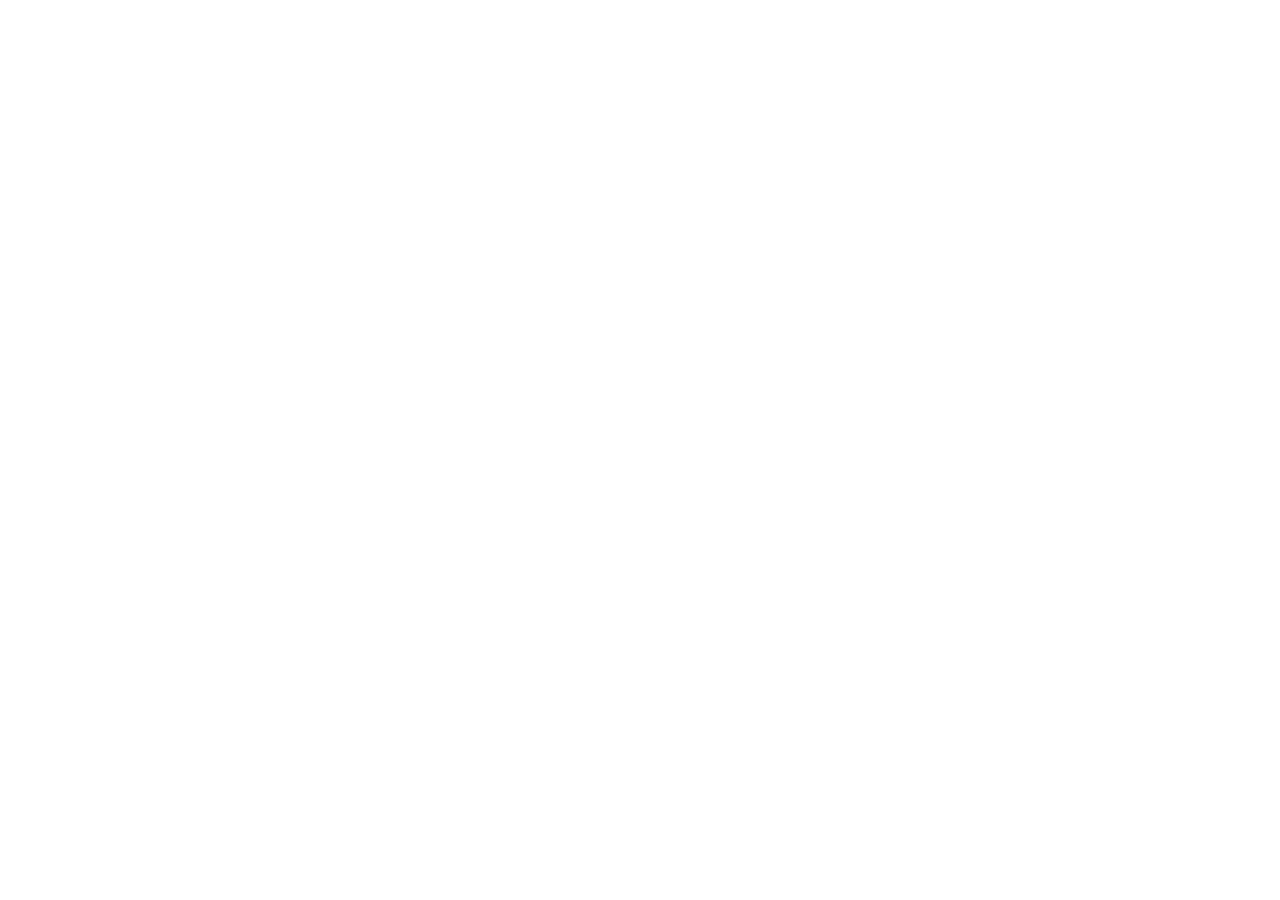
==== index.html @ bcd2a632 "added basic structure" ====
<!DOCTYPE html>
<html lang="en">
<head>
  <meta charset="UTF-8">
  <meta name="viewport" content="width=device-width, initial-scale=1.0">
  <title>Ross Farhi Portfolio</title>
  <link rel="stylesheet" href="reset.css">
  <link rel="stylesheet" href="main.css">
</head>
<body>
  
</body>
</html>
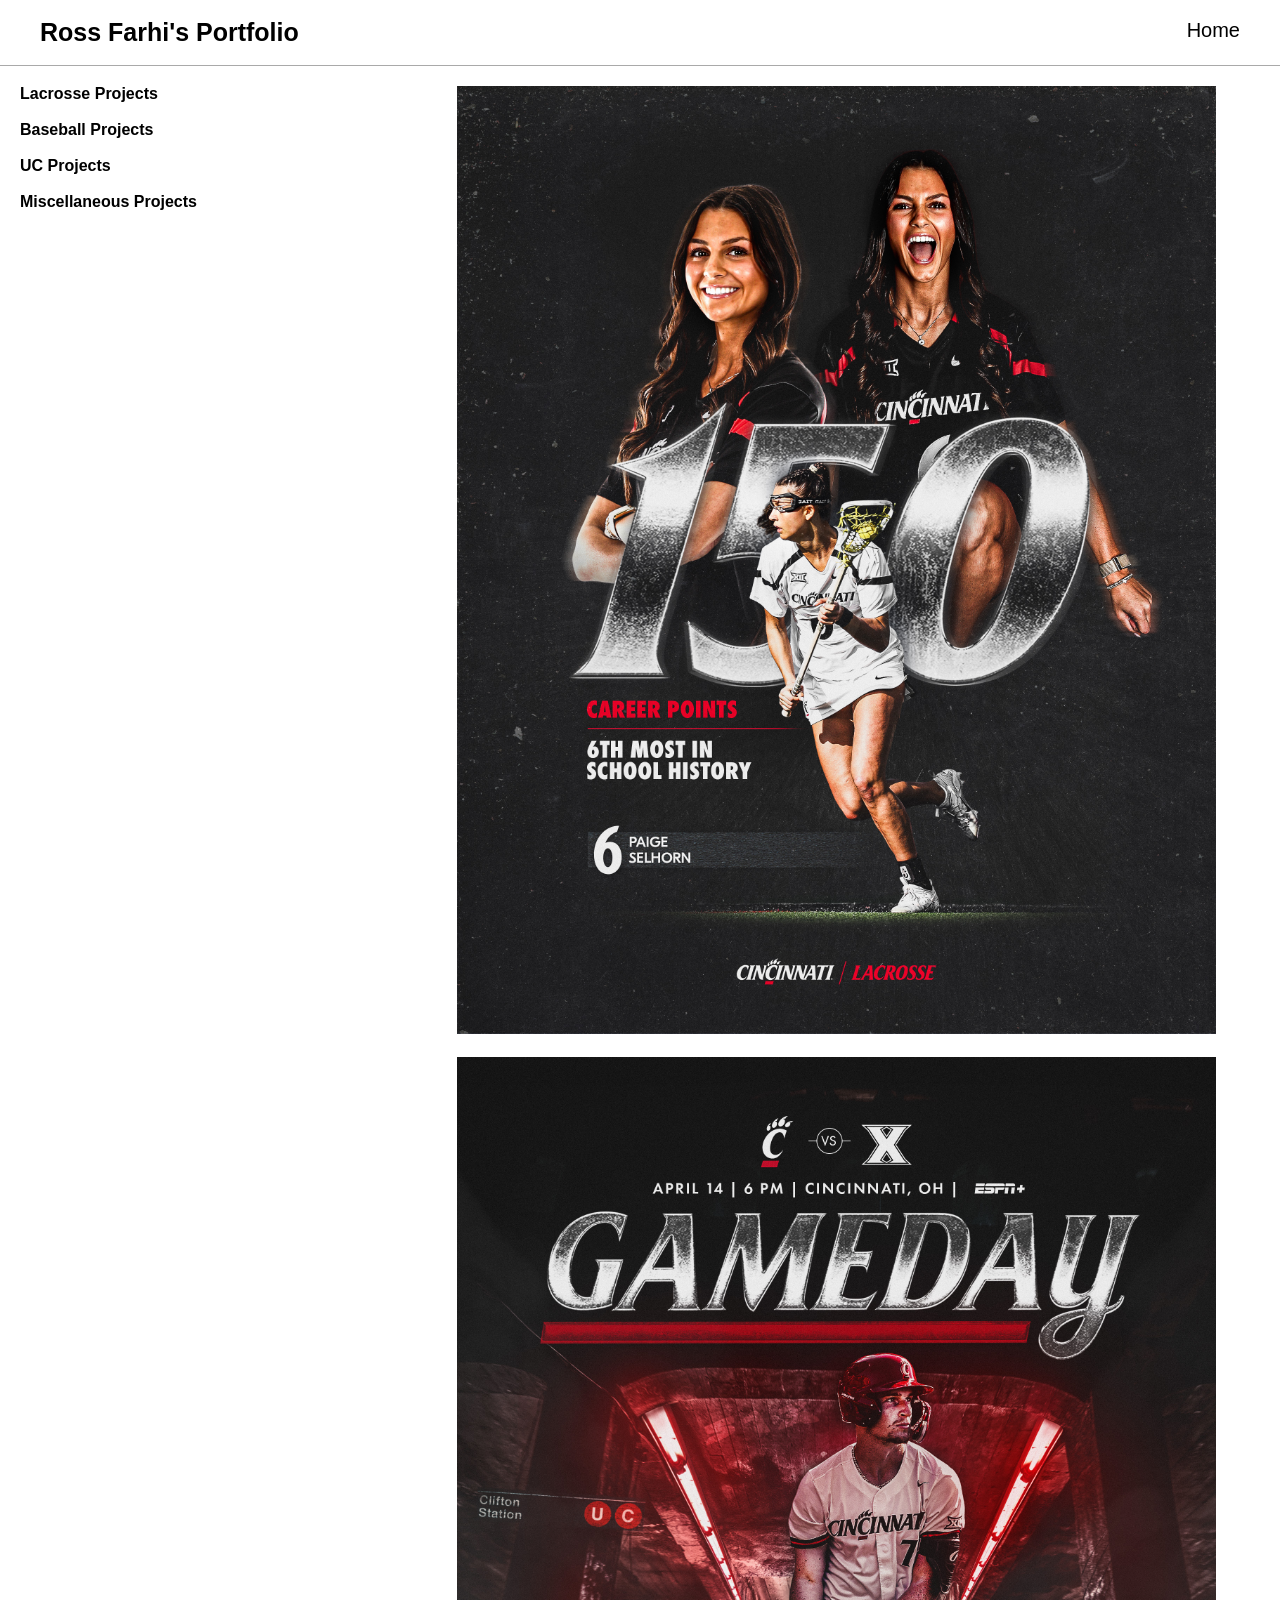
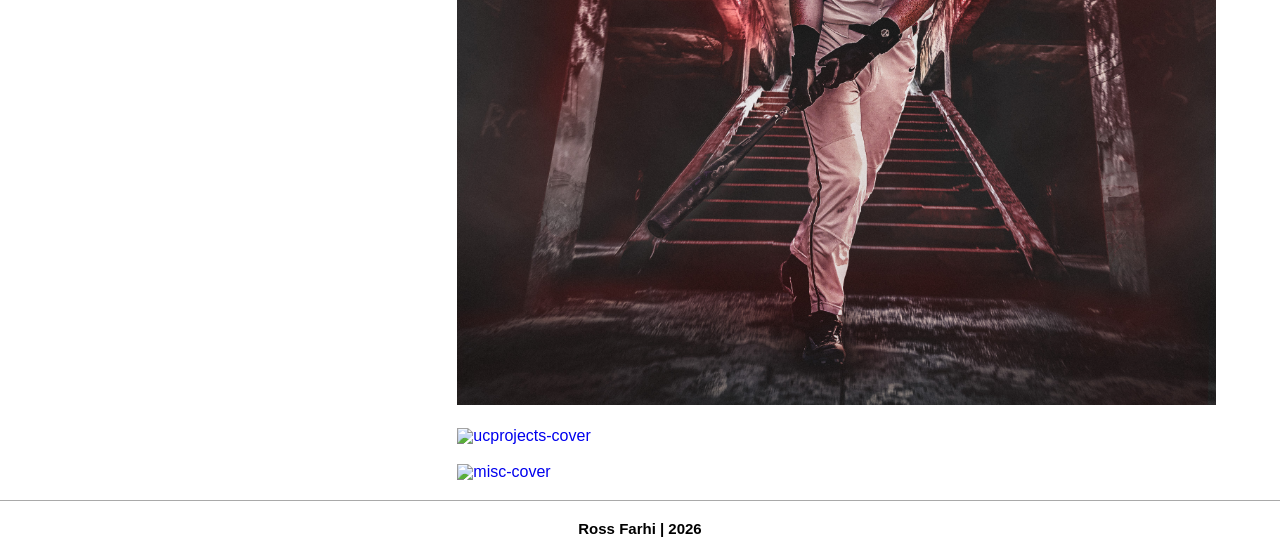
==== commit 92051b20: "framework" ====
--- a/index.html
+++ b/index.html
@@ -8,6 +8,47 @@
   <link rel="stylesheet" href="main.css">
 </head>
 <body>
+
+  <header>
+    <nav>
+      <h1>Ross Farhi's Portfolio</h1>
+      <ul>
+        <li><a href="index.html">Home</a></li>
+      </ul>
+    </nav>
+  </header>
+
+<main class="grid">
+  <section class="left-column">
+    <h2>Lacrosse Projects</h2>
+    <h2>Baseball Projects</h2>
+    <h2>UC Projects</h2>
+    <h2>Miscellaneous Projects</h2>
+  </section>
+
+<section class="right-column">
+  <a href="laxprojects.html" class="right-item">
+    <img src="lax images/LAX/LAX-Paige150Points.jpg" alt="lacrosse-cover">
+  </a>
+
+  <a href="baseballprojects.html" class="right-item">
+    <img src="baseball images/BASE-Gameday2.jpg" alt="baseball-cover">
+  </a>
+
+  <a href="ucprojects.html" class="right-item">
+    <img src="uc images/National Chili Day 26.jpg" alt="ucprojects-cover">
+  </a>
+
+  <a href="miscprojects.html" class="right-item">
+    <img src="Misc images/NewMetsPoster.png" alt="misc-cover">
+  </a>
+</section>
+
+</main>
   
+<footer>
+  <h3>Ross Farhi | 2026</h3>
+</footer>
+
 </body>
 </html>
--- a/main.css
+++ b/main.css
@@ -0,0 +1,113 @@
+body {
+  font-family:'Lucida Sans', 'Lucida Sans Regular', 'Lucida Grande', 'Lucida Sans Unicode', Geneva, Verdana, sans-serif; 
+}
+
+header {
+  padding: 20px 40px;
+  border-bottom: 1px solid darkgrey;
+}
+
+nav {
+  display: flex;
+  justify-content: space-between;
+}
+
+nav h1 {
+  font-size: 25px;
+  font-weight: 750;
+}
+
+nav ul {
+  display: flex;
+}
+
+nav a {
+  text-decoration: none;
+  color: black;
+  font-size: 20px;
+}
+
+.grid {
+  display: grid;
+  grid-template-columns: 1fr 2fr;
+  gap: 1em;
+}
+
+.left-column{
+  display: flex;
+  padding: 20px;
+  flex-direction: column;
+  gap: 20px;
+  
+}
+
+.right-column {
+  display: flex;
+  flex-direction: column;
+  margin-top: 20px;
+  gap: 20px;
+}
+
+.right-item {
+  position: relative;
+  display: block;
+  text-decoration: none;
+}
+
+.right-item img {
+  width: 90%;
+  margin-left: 20px;
+}
+
+.right-item h2 {
+  margin-bottom: 20px;
+  margin-top: 20px;
+  margin-left: 20px;
+  color: black;
+  font-size: 18px;
+}
+
+.page-title {
+  padding-left: 20px;
+}
+
+.page-title h2 {
+  font-size: 25px;
+  margin-bottom: 10px;
+}
+
+.page-title p {
+  color: black;
+}
+
+.photo-gallery {
+  display: grid;
+  grid-template-columns: 1fr 1fr 1fr;
+  gap: 20px;
+  padding-left: 20px;
+  padding-right: 20px;
+}
+
+.graphic img {
+  width: 100%;
+  display: block;
+}
+
+.graphic h2 {
+  font-size: 14px;
+  text-align: center;
+  font-weight: 200;
+}
+
+
+
+
+
+footer {
+  font-size: 15px;
+  text-align: center;
+  padding: 20px;
+  margin-top: 20px;
+  border-top: 1px solid darkgray;
+}
+
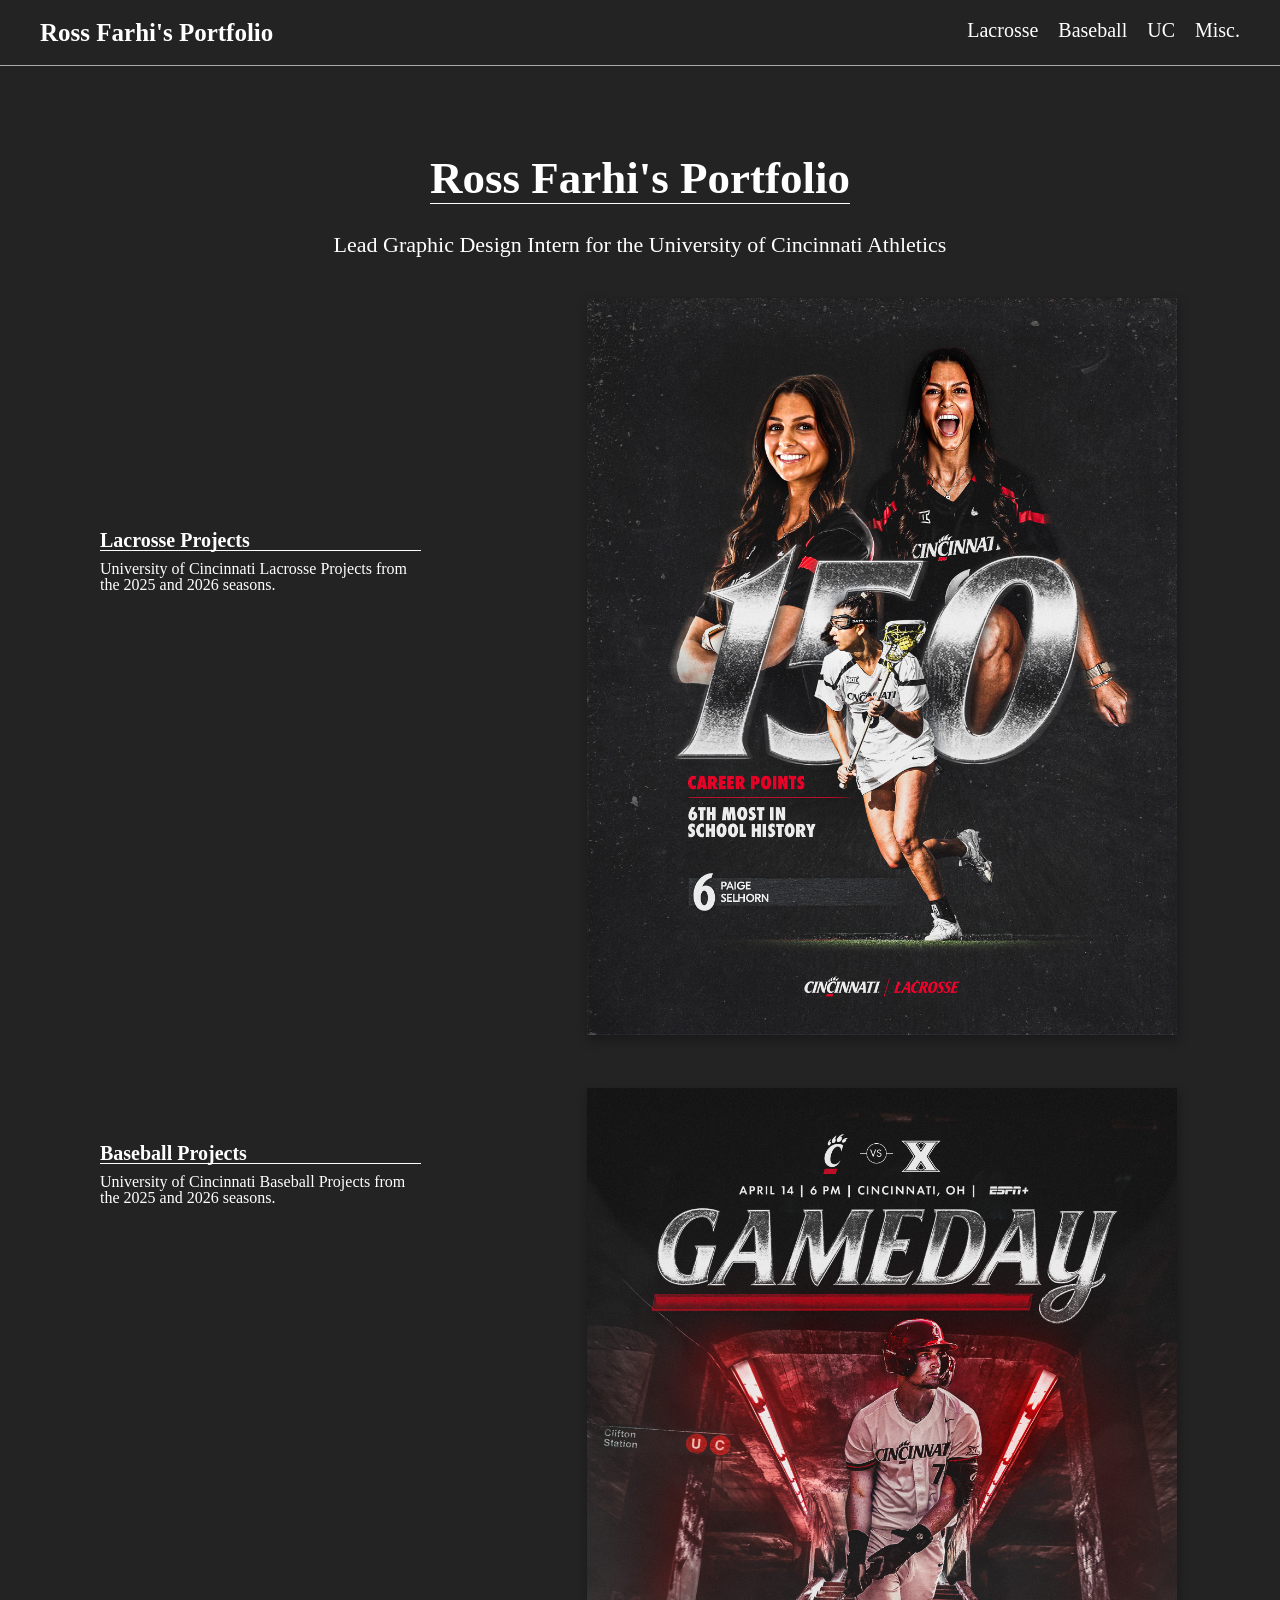
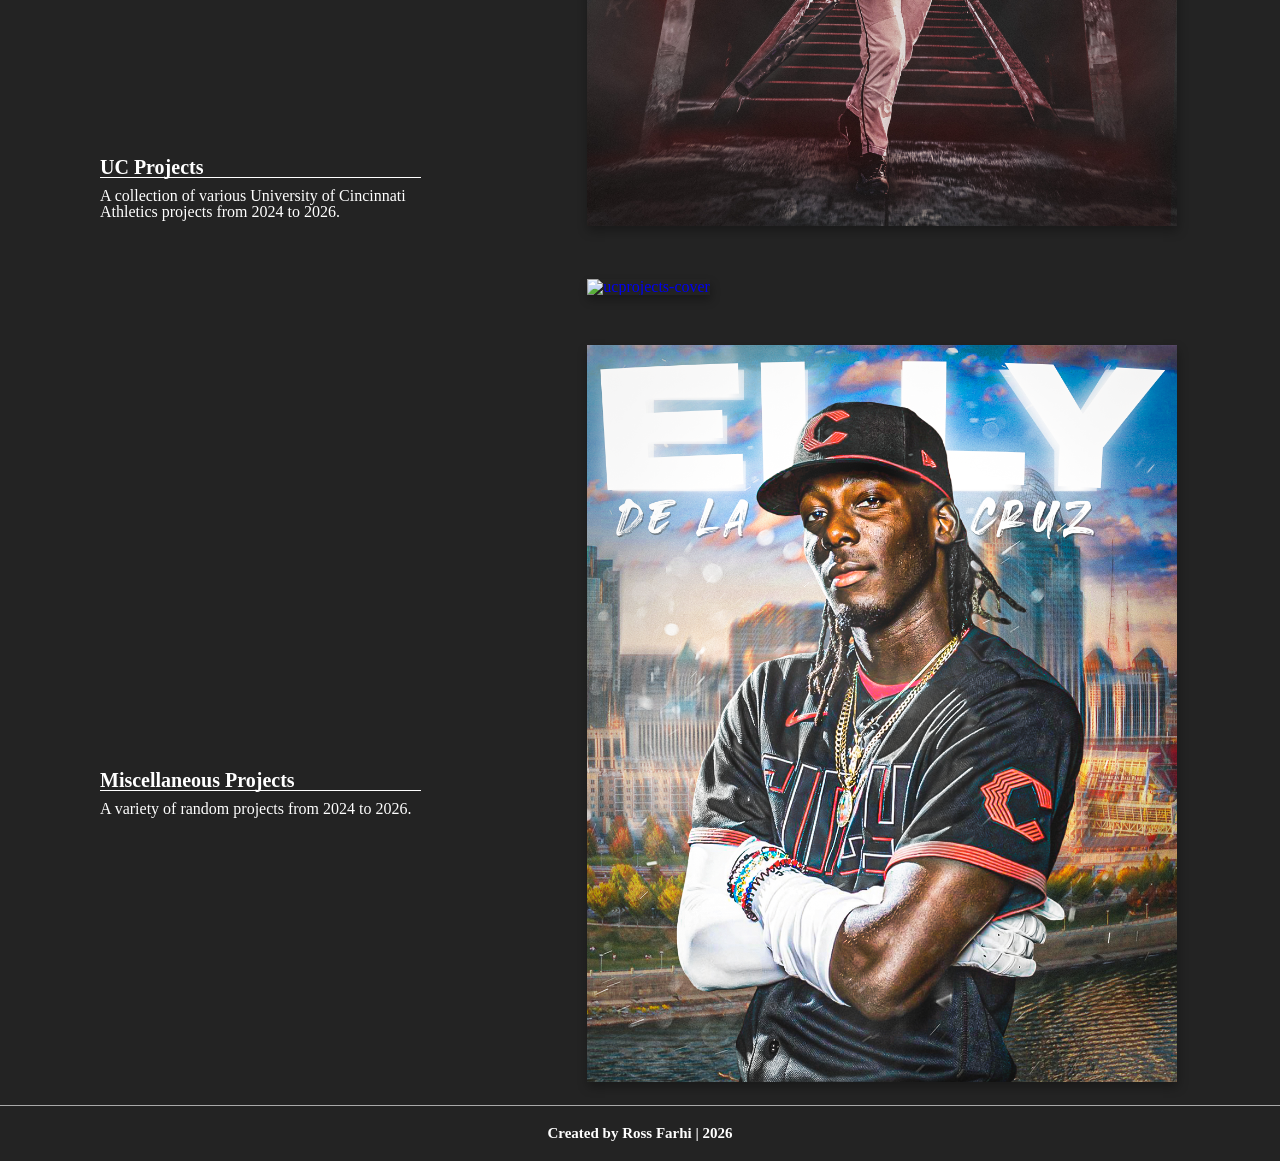
==== commit cf1dbb1e: "updated more stuff" ====
--- a/index.html
+++ b/index.html
@@ -12,19 +12,46 @@
   <header>
     <nav>
       <h1>Ross Farhi's Portfolio</h1>
+
+      <label for="menu">☰</label>
+      <input type="checkbox" id="menu">
       <ul>
-        <li><a href="index.html">Home</a></li>
+         <li><a href="laxprojects.html">Lacrosse</a></li>
+        <li><a href="baseballprojects.html">Baseball</a></li>
+        <li><a href="ucprojects.html">UC</a></li>
+        <li><a href="miscprojects.html">Misc.</a></li>
       </ul>
     </nav>
   </header>
 
-<main class="grid">
-  <section class="left-column">
-    <h2>Lacrosse Projects</h2>
-    <h2>Baseball Projects</h2>
-    <h2>UC Projects</h2>
-    <h2>Miscellaneous Projects</h2>
+
+
+
+<main> 
+  <section class="intro">
+    <h1><span>Ross Farhi's Portfolio</span></h1>
+    <p>Lead Graphic Design Intern for the University of Cincinnati Athletics</p>
   </section>
+
+  <div class="grid">
+   <section class="left-column">
+    <div class="lax">
+     <h2>Lacrosse Projects</h2>
+      <p>University of Cincinnati Lacrosse Projects from the 2025 and 2026 seasons.</p>
+    </div>
+    <div class="bsb">
+      <h2>Baseball Projects</h2>
+      <p>University of Cincinnati Baseball Projects from the 2025 and 2026 seasons. </p>
+    </div>
+      <div class="uc">
+      <h2>UC Projects</h2>
+      <p>A collection of various University of Cincinnati Athletics projects from 2024 to 2026.</p>
+     </div>
+      <div class="misc">
+       <h2>Miscellaneous Projects</h2>
+       <p>A variety of random projects from 2024 to 2026. </p>
+      </div>
+    </section>
 
 <section class="right-column">
   <a href="laxprojects.html" class="right-item">
@@ -40,14 +67,14 @@
   </a>
 
   <a href="miscprojects.html" class="right-item">
-    <img src="Misc images/NewMetsPoster.png" alt="misc-cover">
-  </a>
-</section>
-
+    <img src="Misc images/ellyclear.png" alt="misc-cover">
+    </a>
+  </section>
+  </div>
 </main>
   
 <footer>
-  <h3>Ross Farhi | 2026</h3>
+  <h3>Created by Ross Farhi | 2026</h3>
 </footer>
 
 </body>
--- a/main.css
+++ b/main.css
@@ -1,5 +1,6 @@
 body {
-  font-family:'Lucida Sans', 'Lucida Sans Regular', 'Lucida Grande', 'Lucida Sans Unicode', Geneva, Verdana, sans-serif; 
+  font-family: futura;
+  background-color: rgb(35, 35, 35);
 }
 
 header {
@@ -7,6 +8,8 @@
   border-bottom: 1px solid darkgrey;
 }
 
+
+
 nav {
   display: flex;
   justify-content: space-between;
@@ -15,17 +18,25 @@
 nav h1 {
   font-size: 25px;
   font-weight: 750;
+  color: white;
 }
 
 nav ul {
   display: flex;
+  list-style: none;
+  gap: 20px;
 }
 
 nav a {
   text-decoration: none;
-  color: black;
+  color:white;
   font-size: 20px;
 }
+
+nav input[type="checkbox"],
+nav label {
+    display: none;
+  }
 
 .grid {
   display: grid;
@@ -33,20 +44,49 @@
   gap: 1em;
 }
 
+.intro h1{
+  color: white;
+  text-align: center;
+  margin-top: 2em;
+  font-size: 45px;
+}
+
+.intro p {
+  font-size: 22px;
+  color: white;
+  text-align: center;
+  margin-top: 1.5em;
+  margin-bottom: 1em;
+}
+
+h1 span {
+  border-bottom: 1px solid white;
+}
+
 .left-column{
   display: flex;
-  padding: 20px;
+  padding-left: 100px;
   flex-direction: column;
-  gap: 20px;
-  
+  gap: 30px;
+  color: white;
+  justify-content: center;
+  height: 100%;
+  justify-content: space-around;
+}
+
+.left-column h2 {
+  font-size: 20px;
+  margin-bottom: 10px;
+  border-bottom: 1px solid white;
 }
 
 .right-column {
   display: flex;
   flex-direction: column;
   margin-top: 20px;
-  gap: 20px;
-}
+  gap: 50px;
+}
+
 
 .right-item {
   position: relative;
@@ -55,20 +95,22 @@
 }
 
 .right-item img {
-  width: 90%;
-  margin-left: 20px;
+  width: 70%;
+  margin-left: 150px;
+  box-shadow:1px 5px 10px rgba(0, 0, 0, .3);
 }
 
 .right-item h2 {
   margin-bottom: 20px;
   margin-top: 20px;
   margin-left: 20px;
-  color: black;
+  color: rgb(252, 252, 252);
   font-size: 18px;
 }
 
 .page-title {
   padding-left: 20px;
+  padding-top: 20px;
 }
 
 .page-title h2 {
@@ -77,7 +119,7 @@
 }
 
 .page-title p {
-  color: black;
+  color: rgb(255, 255, 255);
 }
 
 .photo-gallery {
@@ -86,6 +128,7 @@
   gap: 20px;
   padding-left: 20px;
   padding-right: 20px;
+  padding-bottom: 10px;
 }
 
 .graphic img {
@@ -99,6 +142,31 @@
   font-weight: 200;
 }
 
+.page-title h2{
+  color: white;
+  text-align: center;
+}
+
+.page-title p {
+  text-align: center;
+  padding-bottom: 10px;
+}
+
+.graphic h2 {
+  color: white;
+  padding-top: 1.5em;
+}
+
+.graphic img {
+  box-shadow:1px 5px 10px rgba(0, 0, 0, .3);
+}
+
+.right-column a :hover {
+  scale: 1.05;
+  transition: scale 0.2s ease-in-out;
+}
+
+
 
 
 
@@ -111,3 +179,79 @@
   border-top: 1px solid darkgray;
 }
 
+footer h3{
+  color: white;
+}
+
+@media (max-width: 1024px) {
+
+  .grid {
+    width: 95%;
+  }
+
+  .left-column {
+    padding-left: 40px;
+  }
+
+  .right-item img {
+    width: 85%;
+    margin-left: 50px;
+  }
+
+
+}
+
+@media (max-width: 768px) {
+
+  .grid {
+  grid-template-columns: 1fr;
+  }
+
+  .left-column {
+    display: none;
+  }
+
+  .right-item img {
+    width: 100%;
+    margin-left: 20px;
+  }
+
+  nav {
+    flex-direction: column;
+    align-items: center;
+    margin-top: 10px;
+  }
+
+  nav ul {
+    flex-direction: column;
+    gap: 15px;
+    margin-top: 15px;
+    max-height: 0;
+    overflow: hidden;
+  }
+
+  #menu:checked + ul {
+    max-height: 300px;
+  }
+
+  nav h1 {
+    font-size: 35px;
+  }
+
+  .right-column a :hover {
+    scale: none;
+  }
+
+  .intro p {
+    margin-bottom: 4em;
+  }
+
+  header nav label {
+    display: block;
+    cursor: pointer;
+    color: white;
+    font-size: 230%;
+    margin-top: 25px;
+  }
+
+}
